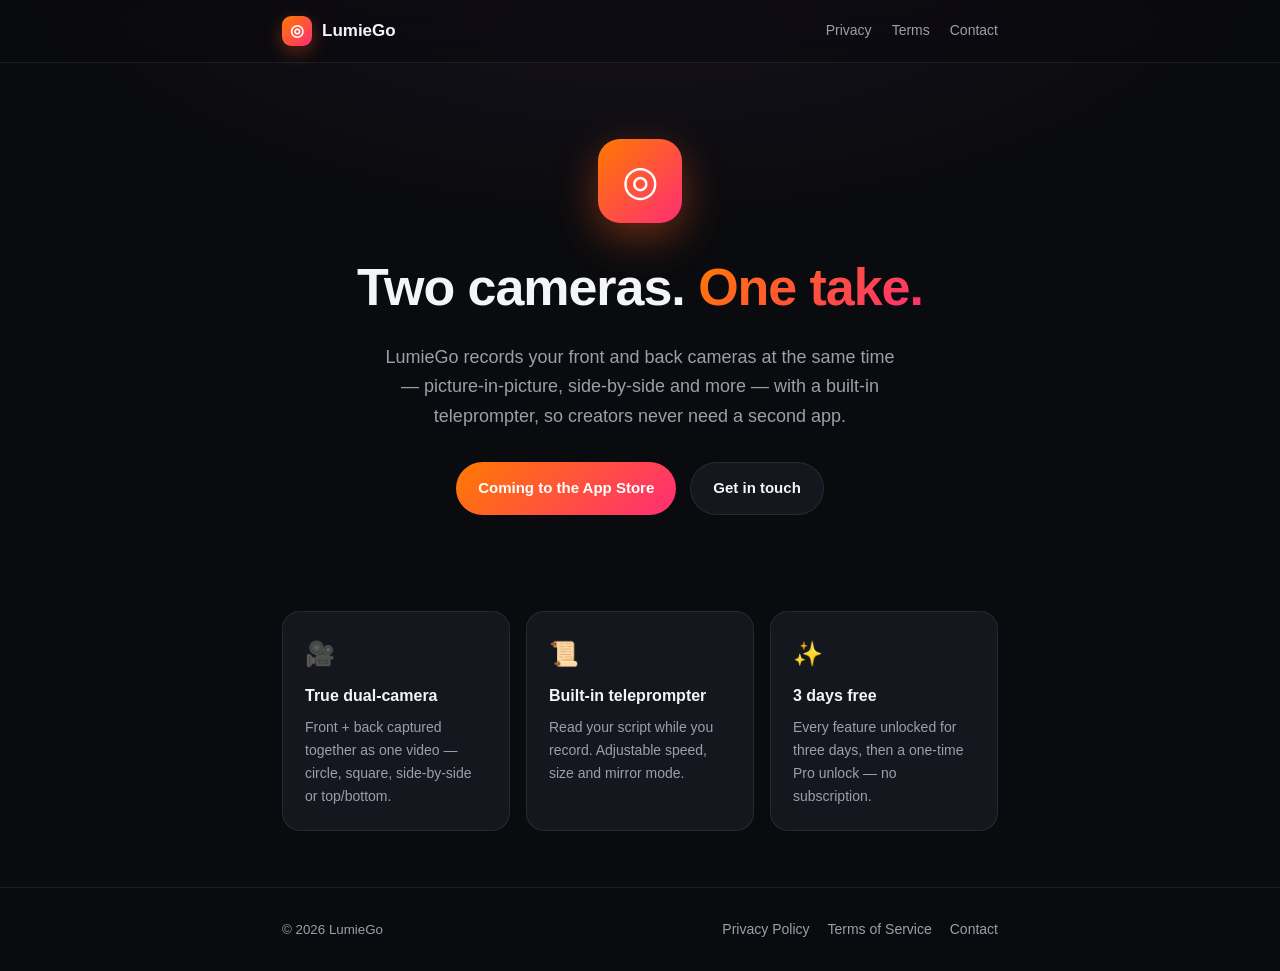
==== index.html @ e359f2d5 "LumieGo website: landing, privacy, terms, contact" ====
<!DOCTYPE html>
<html lang="en">
<head>
  <meta charset="UTF-8" />
  <meta name="viewport" content="width=device-width, initial-scale=1.0" />
  <title>LumieGo — Dual-Camera Recording for Creators</title>
  <meta name="description" content="LumieGo records front and back cameras at once — PiP, side-by-side and more — with a built-in teleprompter. Built for content creators." />
  <link rel="stylesheet" href="styles.css" />
</head>
<body>
  <nav class="nav">
    <div class="wrap">
      <div class="brand"><span class="logo">◎</span> LumieGo</div>
      <div class="nav-links">
        <a href="privacy.html">Privacy</a>
        <a href="terms.html">Terms</a>
        <a class="keep" href="contact.html">Contact</a>
      </div>
    </div>
  </nav>

  <header class="hero">
    <div class="wrap">
      <div class="logo-lg">◎</div>
      <h1>Two cameras. <span class="gradient-text">One take.</span></h1>
      <p>LumieGo records your front and back cameras at the same time — picture-in-picture, side-by-side and more — with a built-in teleprompter, so creators never need a second app.</p>
      <div class="cta">
        <a class="btn btn-primary" href="#">Coming to the App Store</a>
        <a class="btn btn-ghost" href="contact.html">Get in touch</a>
      </div>
    </div>
  </header>

  <main class="wrap">
    <section class="features">
      <div class="feature">
        <div class="ic">🎥</div>
        <h3>True dual-camera</h3>
        <p>Front + back captured together as one video — circle, square, side-by-side or top/bottom.</p>
      </div>
      <div class="feature">
        <div class="ic">📜</div>
        <h3>Built-in teleprompter</h3>
        <p>Read your script while you record. Adjustable speed, size and mirror mode.</p>
      </div>
      <div class="feature">
        <div class="ic">✨</div>
        <h3>3 days free</h3>
        <p>Every feature unlocked for three days, then a one-time Pro unlock — no subscription.</p>
      </div>
    </section>
  </main>

  <footer class="footer">
    <div class="wrap">
      <small>© 2026 LumieGo</small>
      <div class="links">
        <a href="privacy.html">Privacy Policy</a>
        <a href="terms.html">Terms of Service</a>
        <a href="contact.html">Contact</a>
      </div>
    </div>
  </footer>
</body>
</html>
---- styles.css ----
/* LumieGo — shared styles */
:root {
  --bg: #0a0b0e;
  --bg-soft: #12141a;
  --card: #15171f;
  --text: #f4f5f7;
  --muted: #9aa0ab;
  --line: rgba(255, 255, 255, 0.08);
  --brand-a: #ff7a00;
  --brand-b: #ff2d75;
  --radius: 18px;
  --maxw: 760px;
}

* { box-sizing: border-box; }

html { scroll-behavior: smooth; }

body {
  margin: 0;
  background: radial-gradient(1200px 600px at 50% -10%, #1a1320 0%, var(--bg) 55%) no-repeat;
  color: var(--text);
  font-family: -apple-system, BlinkMacSystemFont, "Segoe UI", Roboto, Helvetica, Arial, sans-serif;
  line-height: 1.65;
  -webkit-font-smoothing: antialiased;
}

a { color: var(--brand-a); text-decoration: none; }
a:hover { text-decoration: underline; }

.wrap { max-width: var(--maxw); margin: 0 auto; padding: 0 22px; }

/* Nav */
.nav {
  position: sticky; top: 0; z-index: 10;
  backdrop-filter: saturate(180%) blur(14px);
  background: rgba(10, 11, 14, 0.7);
  border-bottom: 1px solid var(--line);
}
.nav .wrap {
  display: flex; align-items: center; justify-content: space-between;
  height: 62px;
}
.brand { display: flex; align-items: center; gap: 10px; font-weight: 700; font-size: 17px; }
.logo {
  width: 30px; height: 30px; border-radius: 9px;
  background: linear-gradient(135deg, var(--brand-a), var(--brand-b));
  display: grid; place-items: center; color: #fff; font-size: 16px;
  box-shadow: 0 6px 18px rgba(255, 90, 30, 0.35);
}
.nav-links { display: flex; gap: 20px; font-size: 14px; }
.nav-links a { color: var(--muted); }
.nav-links a:hover { color: var(--text); text-decoration: none; }

/* Hero */
.hero { text-align: center; padding: 76px 0 40px; }
.hero .logo-lg {
  width: 84px; height: 84px; border-radius: 22px; margin: 0 auto 22px;
  background: linear-gradient(135deg, var(--brand-a), var(--brand-b));
  display: grid; place-items: center; color: #fff; font-size: 42px;
  box-shadow: 0 14px 40px rgba(255, 90, 30, 0.4);
}
.hero h1 { font-size: clamp(34px, 6vw, 52px); margin: 0 0 12px; letter-spacing: -0.02em; }
.hero p { color: var(--muted); font-size: 18px; max-width: 520px; margin: 0 auto; }

.gradient-text {
  background: linear-gradient(135deg, var(--brand-a), var(--brand-b));
  -webkit-background-clip: text; background-clip: text; color: transparent;
}

/* Buttons */
.cta { display: flex; gap: 14px; justify-content: center; flex-wrap: wrap; margin-top: 30px; }
.btn {
  display: inline-flex; align-items: center; gap: 8px;
  padding: 13px 22px; border-radius: 999px; font-weight: 600; font-size: 15px;
  border: 1px solid var(--line);
}
.btn-primary {
  background: linear-gradient(135deg, var(--brand-a), var(--brand-b));
  color: #fff; border: none;
}
.btn-primary:hover { text-decoration: none; opacity: 0.92; }
.btn-ghost { color: var(--text); background: var(--card); }
.btn-ghost:hover { text-decoration: none; border-color: rgba(255,255,255,0.2); }

/* Feature grid */
.features { display: grid; grid-template-columns: repeat(3, 1fr); gap: 16px; margin: 56px 0; }
.feature {
  background: var(--card); border: 1px solid var(--line); border-radius: var(--radius);
  padding: 22px; text-align: left;
}
.feature .ic { font-size: 24px; margin-bottom: 10px; }
.feature h3 { margin: 0 0 6px; font-size: 16px; }
.feature p { margin: 0; color: var(--muted); font-size: 14px; }

/* Legal / content pages */
.doc { padding: 44px 0 80px; }
.doc h1 { font-size: clamp(30px, 5vw, 40px); margin: 0 0 6px; letter-spacing: -0.02em; }
.doc .updated { color: var(--muted); font-size: 14px; margin: 0 0 30px; }
.doc h2 { font-size: 21px; margin: 38px 0 10px; }
.doc h3 { font-size: 16px; margin: 24px 0 8px; }
.doc p, .doc li { color: #d8dbe2; }
.doc ul { padding-left: 20px; }
.doc li { margin: 6px 0; }
.doc .card {
  background: var(--card); border: 1px solid var(--line); border-radius: var(--radius);
  padding: 22px 24px; margin: 22px 0;
}
.pill {
  display: inline-block; font-size: 12px; font-weight: 600; color: var(--brand-a);
  background: rgba(255, 122, 0, 0.12); border: 1px solid rgba(255,122,0,0.25);
  padding: 4px 12px; border-radius: 999px; margin-bottom: 18px;
}

/* Contact */
.contact-card { text-align: center; }
.email-btn {
  display: inline-flex; align-items: center; gap: 10px; font-size: 18px; font-weight: 600;
  margin-top: 8px;
}

/* Footer */
.footer { border-top: 1px solid var(--line); padding: 30px 0; margin-top: 40px; }
.footer .wrap { display: flex; align-items: center; justify-content: space-between; flex-wrap: wrap; gap: 12px; }
.footer .links { display: flex; gap: 18px; font-size: 14px; }
.footer .links a { color: var(--muted); }
.footer small { color: var(--muted); }

@media (max-width: 640px) {
  .features { grid-template-columns: 1fr; }
  .nav-links { gap: 14px; }
  .nav-links a:not(.keep) { display: none; }
}
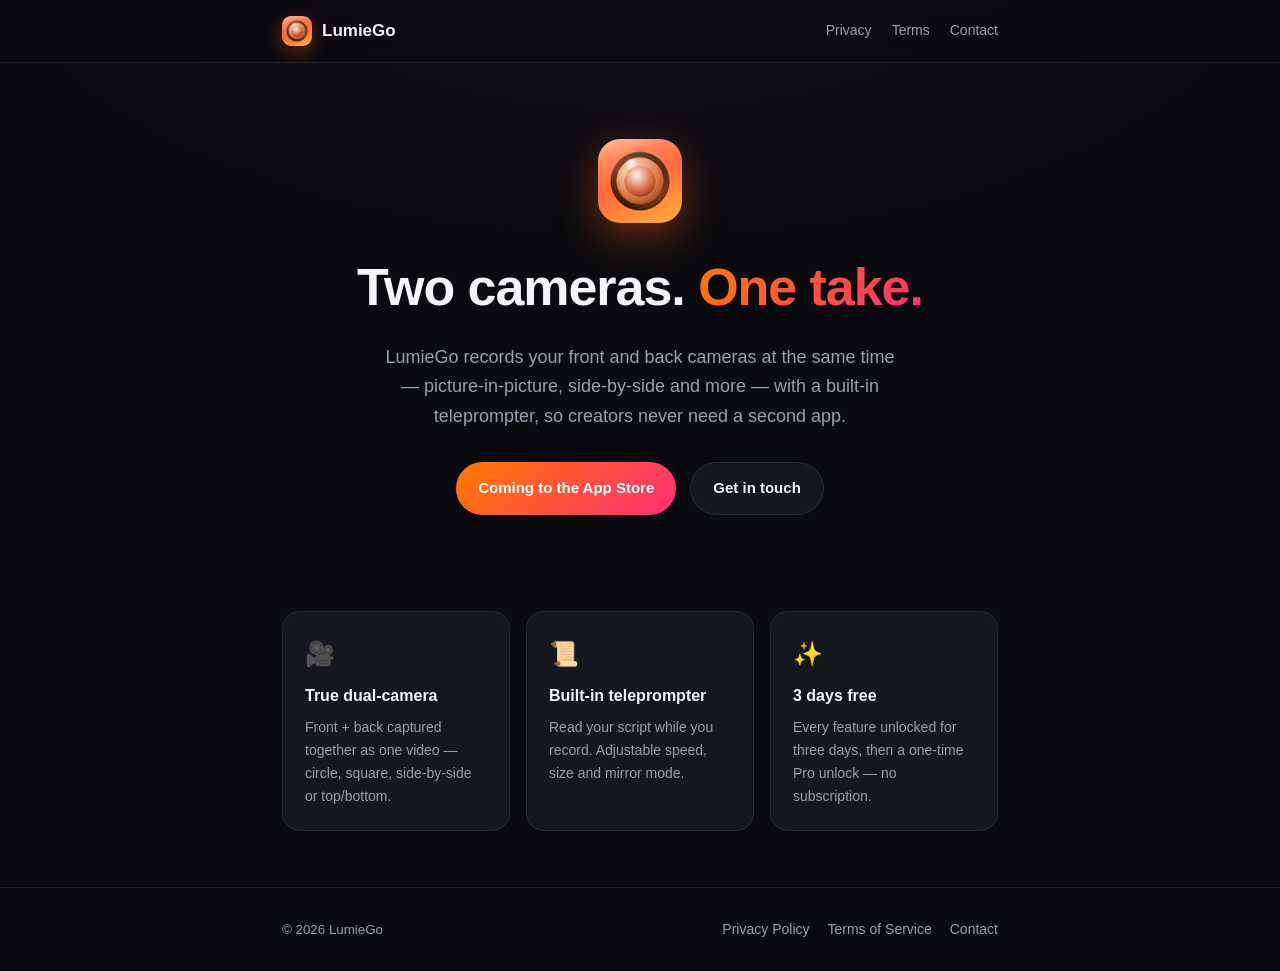
==== commit 5199306c: "Use LumieGo logo image across all pages" ====
--- a/index.html
+++ b/index.html
@@ -10,7 +10,7 @@
 <body>
   <nav class="nav">
     <div class="wrap">
-      <div class="brand"><span class="logo">◎</span> LumieGo</div>
+      <div class="brand"><img class="logo" src="logo.png" alt="LumieGo" /> LumieGo</div>
       <div class="nav-links">
         <a href="privacy.html">Privacy</a>
         <a href="terms.html">Terms</a>
@@ -21,7 +21,7 @@
 
   <header class="hero">
     <div class="wrap">
-      <div class="logo-lg">◎</div>
+      <img class="logo-lg" src="logo.png" alt="LumieGo" />
       <h1>Two cameras. <span class="gradient-text">One take.</span></h1>
       <p>LumieGo records your front and back cameras at the same time — picture-in-picture, side-by-side and more — with a built-in teleprompter, so creators never need a second app.</p>
       <div class="cta">
--- a/styles.css
+++ b/styles.css
@@ -131,3 +131,7 @@
   .nav-links { gap: 14px; }
   .nav-links a:not(.keep) { display: none; }
 }
+
+/* Image logos (replacing the text mark) */
+img.logo { object-fit: cover; display: block; }
+img.logo-lg { object-fit: cover; display: block; }
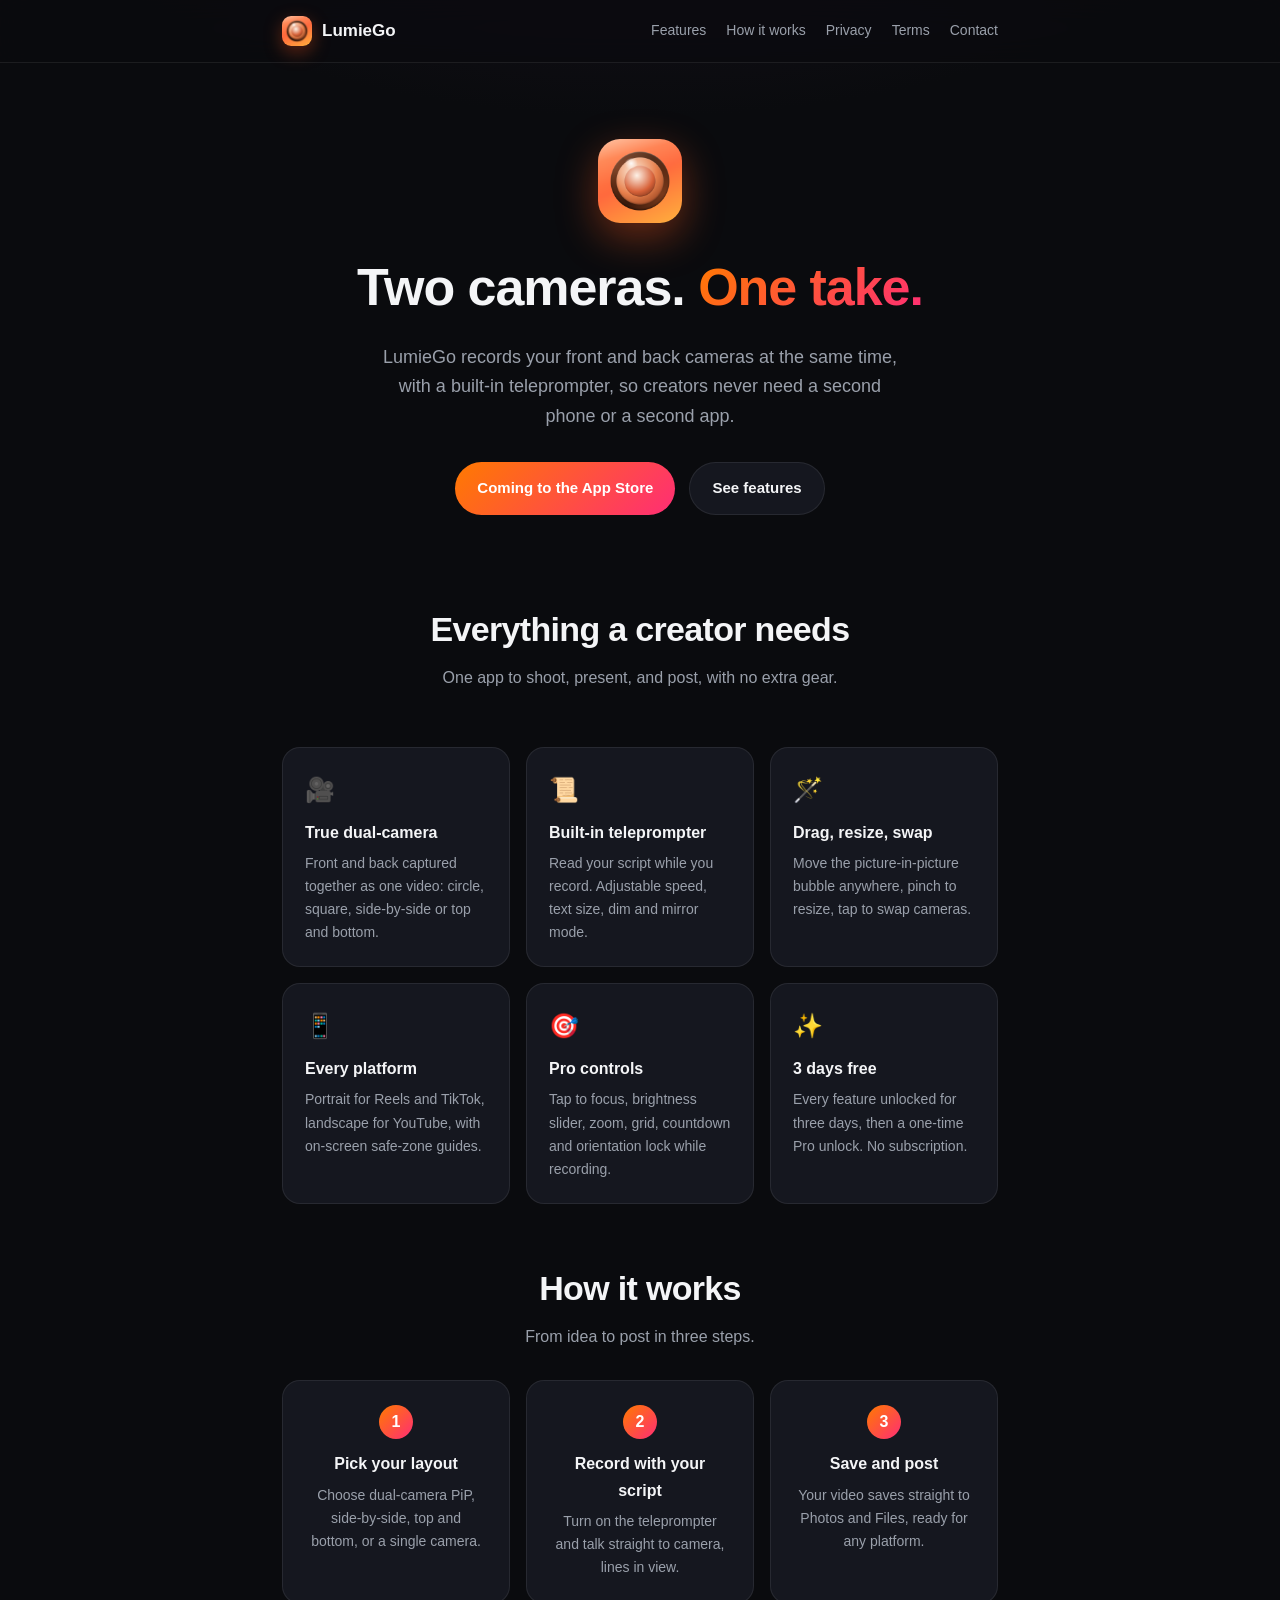
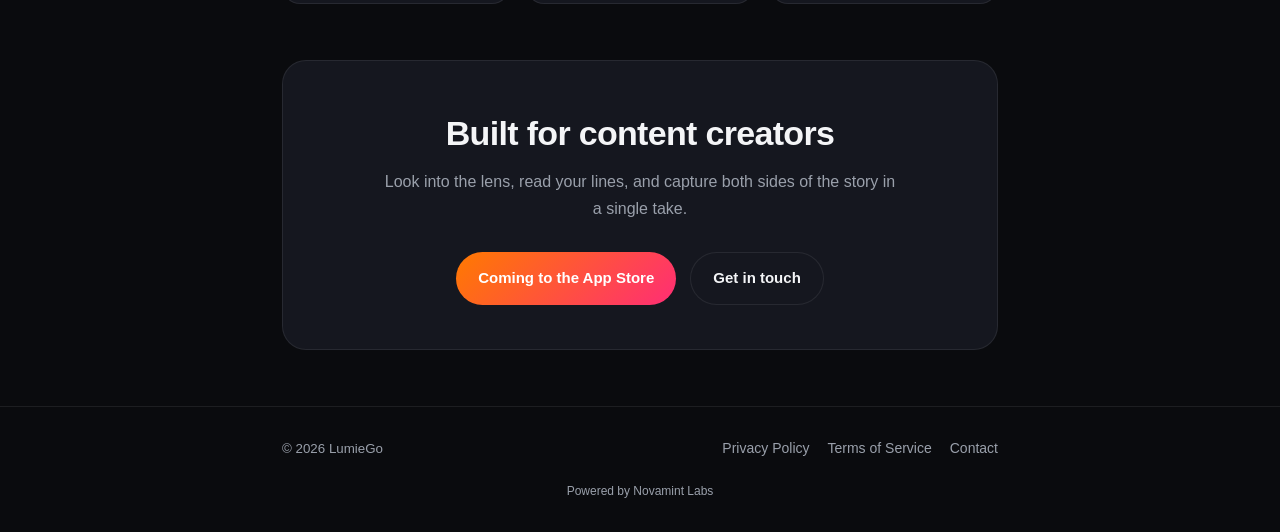
==== commit f4aded13: "New home page, remove em dashes, add Powered by Novamint Labs" ====
--- a/index.html
+++ b/index.html
@@ -3,8 +3,8 @@
 <head>
   <meta charset="UTF-8" />
   <meta name="viewport" content="width=device-width, initial-scale=1.0" />
-  <title>LumieGo — Dual-Camera Recording for Creators</title>
-  <meta name="description" content="LumieGo records front and back cameras at once — PiP, side-by-side and more — with a built-in teleprompter. Built for content creators." />
+  <title>LumieGo - Dual-Camera Recording for Creators</title>
+  <meta name="description" content="LumieGo records your front and back cameras at once with PiP, side-by-side and a built-in teleprompter. Built for content creators." />
   <link rel="stylesheet" href="styles.css" />
 </head>
 <body>
@@ -12,6 +12,8 @@
     <div class="wrap">
       <div class="brand"><img class="logo" src="logo.png" alt="LumieGo" /> LumieGo</div>
       <div class="nav-links">
+        <a href="#features">Features</a>
+        <a href="#how">How it works</a>
         <a href="privacy.html">Privacy</a>
         <a href="terms.html">Terms</a>
         <a class="keep" href="contact.html">Contact</a>
@@ -19,34 +21,84 @@
     </div>
   </nav>
 
+  <!-- Hero -->
   <header class="hero">
     <div class="wrap">
       <img class="logo-lg" src="logo.png" alt="LumieGo" />
       <h1>Two cameras. <span class="gradient-text">One take.</span></h1>
-      <p>LumieGo records your front and back cameras at the same time — picture-in-picture, side-by-side and more — with a built-in teleprompter, so creators never need a second app.</p>
+      <p>LumieGo records your front and back cameras at the same time, with a built-in teleprompter, so creators never need a second phone or a second app.</p>
       <div class="cta">
         <a class="btn btn-primary" href="#">Coming to the App Store</a>
-        <a class="btn btn-ghost" href="contact.html">Get in touch</a>
+        <a class="btn btn-ghost" href="#features">See features</a>
       </div>
     </div>
   </header>
 
   <main class="wrap">
+    <!-- Features -->
+    <h2 class="section-title" id="features">Everything a creator needs</h2>
+    <p class="section-sub">One app to shoot, present, and post, with no extra gear.</p>
     <section class="features">
       <div class="feature">
         <div class="ic">🎥</div>
         <h3>True dual-camera</h3>
-        <p>Front + back captured together as one video — circle, square, side-by-side or top/bottom.</p>
+        <p>Front and back captured together as one video: circle, square, side-by-side or top and bottom.</p>
       </div>
       <div class="feature">
         <div class="ic">📜</div>
         <h3>Built-in teleprompter</h3>
-        <p>Read your script while you record. Adjustable speed, size and mirror mode.</p>
+        <p>Read your script while you record. Adjustable speed, text size, dim and mirror mode.</p>
+      </div>
+      <div class="feature">
+        <div class="ic">🪄</div>
+        <h3>Drag, resize, swap</h3>
+        <p>Move the picture-in-picture bubble anywhere, pinch to resize, tap to swap cameras.</p>
+      </div>
+      <div class="feature">
+        <div class="ic">📱</div>
+        <h3>Every platform</h3>
+        <p>Portrait for Reels and TikTok, landscape for YouTube, with on-screen safe-zone guides.</p>
+      </div>
+      <div class="feature">
+        <div class="ic">🎯</div>
+        <h3>Pro controls</h3>
+        <p>Tap to focus, brightness slider, zoom, grid, countdown and orientation lock while recording.</p>
       </div>
       <div class="feature">
         <div class="ic">✨</div>
         <h3>3 days free</h3>
-        <p>Every feature unlocked for three days, then a one-time Pro unlock — no subscription.</p>
+        <p>Every feature unlocked for three days, then a one-time Pro unlock. No subscription.</p>
+      </div>
+    </section>
+
+    <!-- How it works -->
+    <h2 class="section-title" id="how">How it works</h2>
+    <p class="section-sub">From idea to post in three steps.</p>
+    <section class="steps">
+      <div class="step">
+        <div class="num">1</div>
+        <h3>Pick your layout</h3>
+        <p>Choose dual-camera PiP, side-by-side, top and bottom, or a single camera.</p>
+      </div>
+      <div class="step">
+        <div class="num">2</div>
+        <h3>Record with your script</h3>
+        <p>Turn on the teleprompter and talk straight to camera, lines in view.</p>
+      </div>
+      <div class="step">
+        <div class="num">3</div>
+        <h3>Save and post</h3>
+        <p>Your video saves straight to Photos and Files, ready for any platform.</p>
+      </div>
+    </section>
+
+    <!-- CTA band -->
+    <section class="band">
+      <h2 class="section-title" style="margin-top:0;">Built for content creators</h2>
+      <p class="section-sub">Look into the lens, read your lines, and capture both sides of the story in a single take.</p>
+      <div class="cta">
+        <a class="btn btn-primary" href="#">Coming to the App Store</a>
+        <a class="btn btn-ghost" href="contact.html">Get in touch</a>
       </div>
     </section>
   </main>
@@ -59,6 +111,7 @@
         <a href="terms.html">Terms of Service</a>
         <a href="contact.html">Contact</a>
       </div>
+      <div class="powered">Powered by Novamint Labs</div>
     </div>
   </footer>
 </body>
--- a/styles.css
+++ b/styles.css
@@ -135,3 +135,16 @@
 /* Image logos (replacing the text mark) */
 img.logo { object-fit: cover; display: block; }
 img.logo-lg { object-fit: cover; display: block; }
+
+/* Home page sections */
+.section-title { text-align: center; font-size: clamp(26px, 4vw, 34px); margin: 46px 0 8px; letter-spacing: -0.02em; }
+.section-sub { text-align: center; color: var(--muted); margin: 0 auto 14px; max-width: 520px; }
+.steps { display: grid; grid-template-columns: repeat(3, 1fr); gap: 16px; margin: 30px 0; }
+.step { background: var(--card); border: 1px solid var(--line); border-radius: var(--radius); padding: 24px; text-align: center; }
+.step .num { width: 34px; height: 34px; border-radius: 50%; margin: 0 auto 12px; color: #fff; font-weight: 700;
+  background: linear-gradient(135deg, var(--brand-a), var(--brand-b)); display: grid; place-items: center; }
+.step h3 { margin: 0 0 6px; font-size: 16px; }
+.step p { margin: 0; color: var(--muted); font-size: 14px; }
+.band { text-align: center; background: var(--card); border: 1px solid var(--line); border-radius: 24px; padding: 44px 24px; margin: 56px 0; }
+.footer .powered { color: var(--muted); font-size: 12px; width: 100%; text-align: center; margin-top: 10px; }
+@media (max-width: 640px) { .steps { grid-template-columns: 1fr; } }
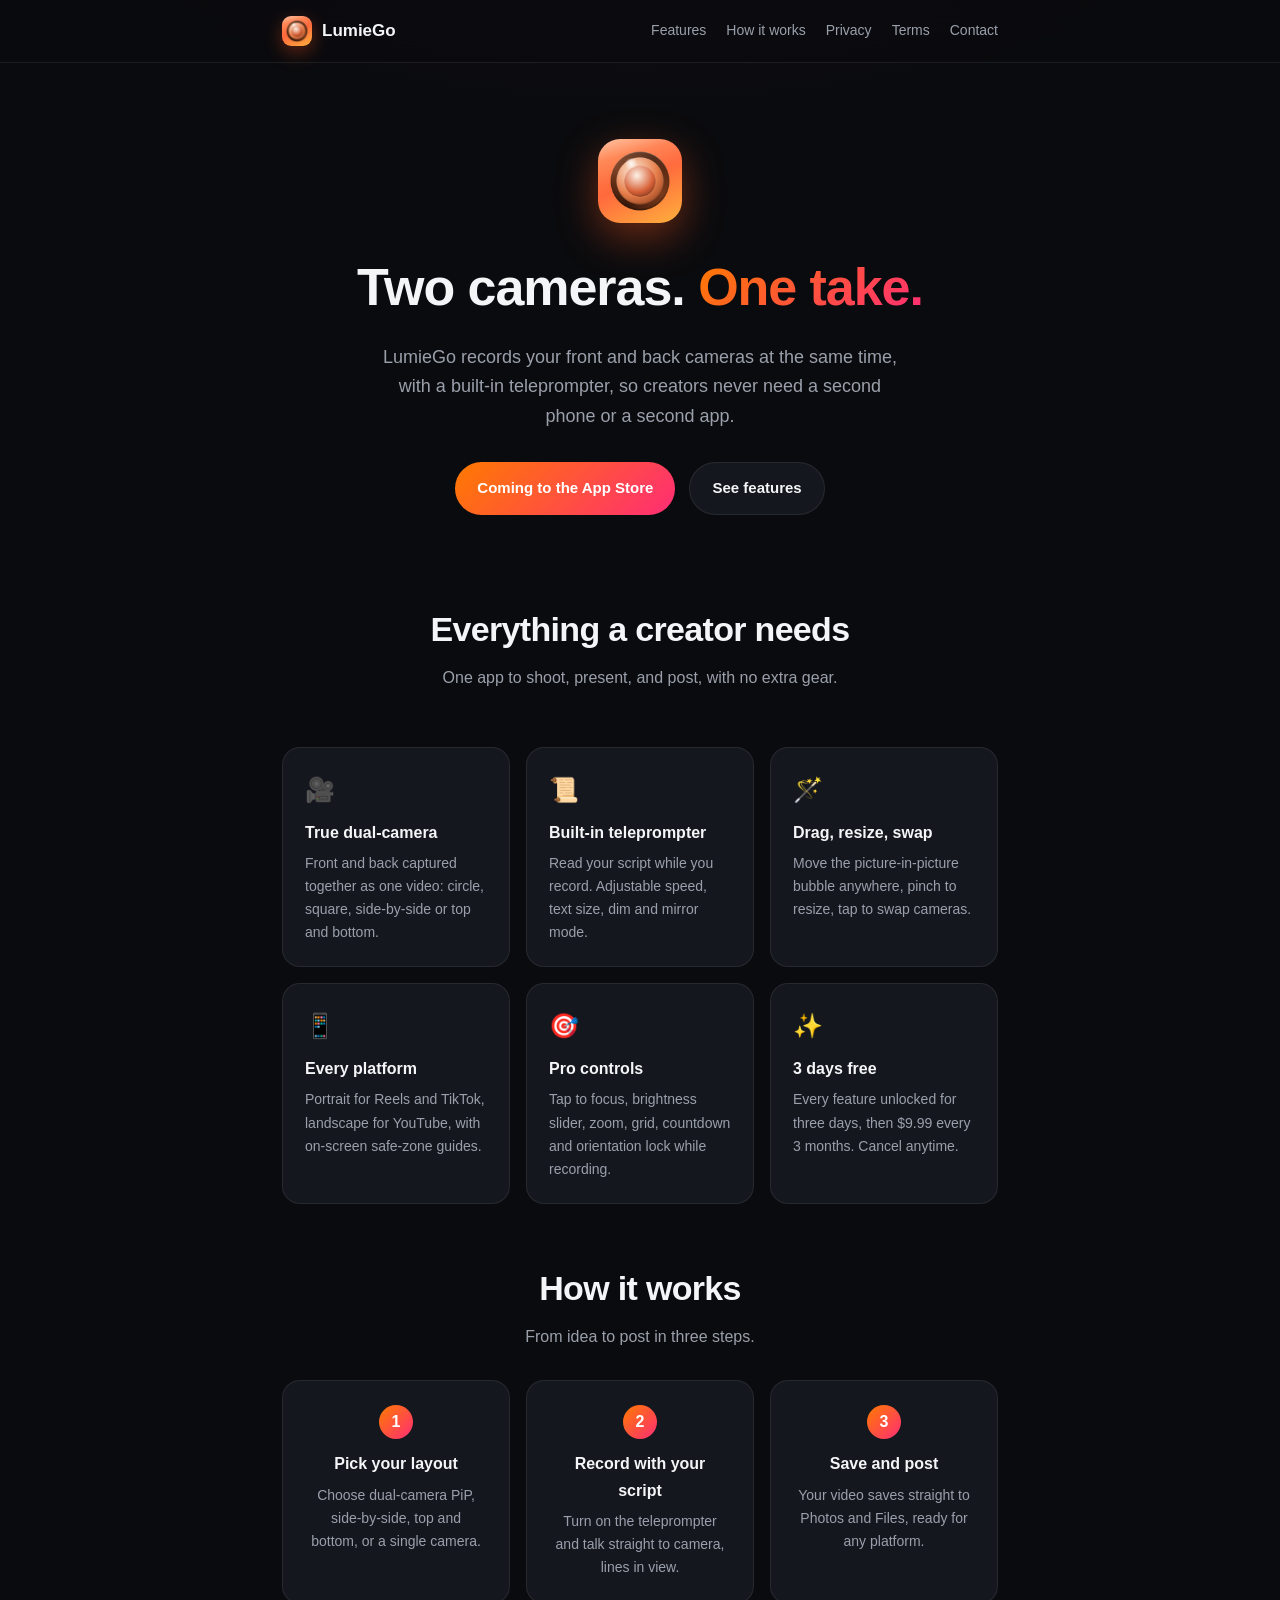
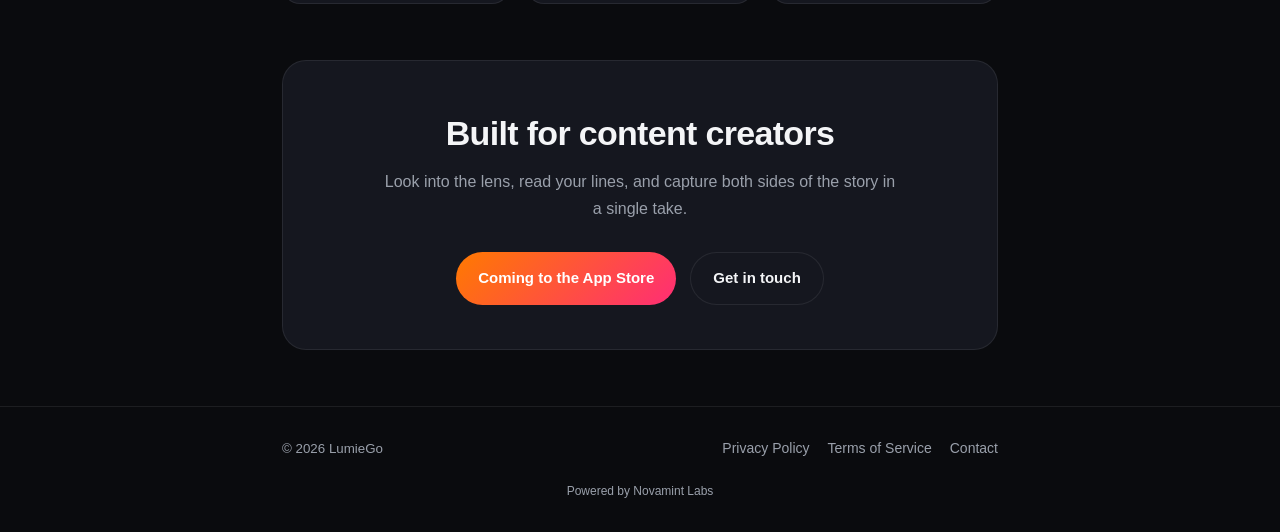
==== commit ce472879: "Update pricing copy to 3-month subscription" ====
--- a/index.html
+++ b/index.html
@@ -67,7 +67,7 @@
       <div class="feature">
         <div class="ic">✨</div>
         <h3>3 days free</h3>
-        <p>Every feature unlocked for three days, then a one-time Pro unlock. No subscription.</p>
+        <p>Every feature unlocked for three days, then $9.99 every 3 months. Cancel anytime.</p>
       </div>
     </section>
 
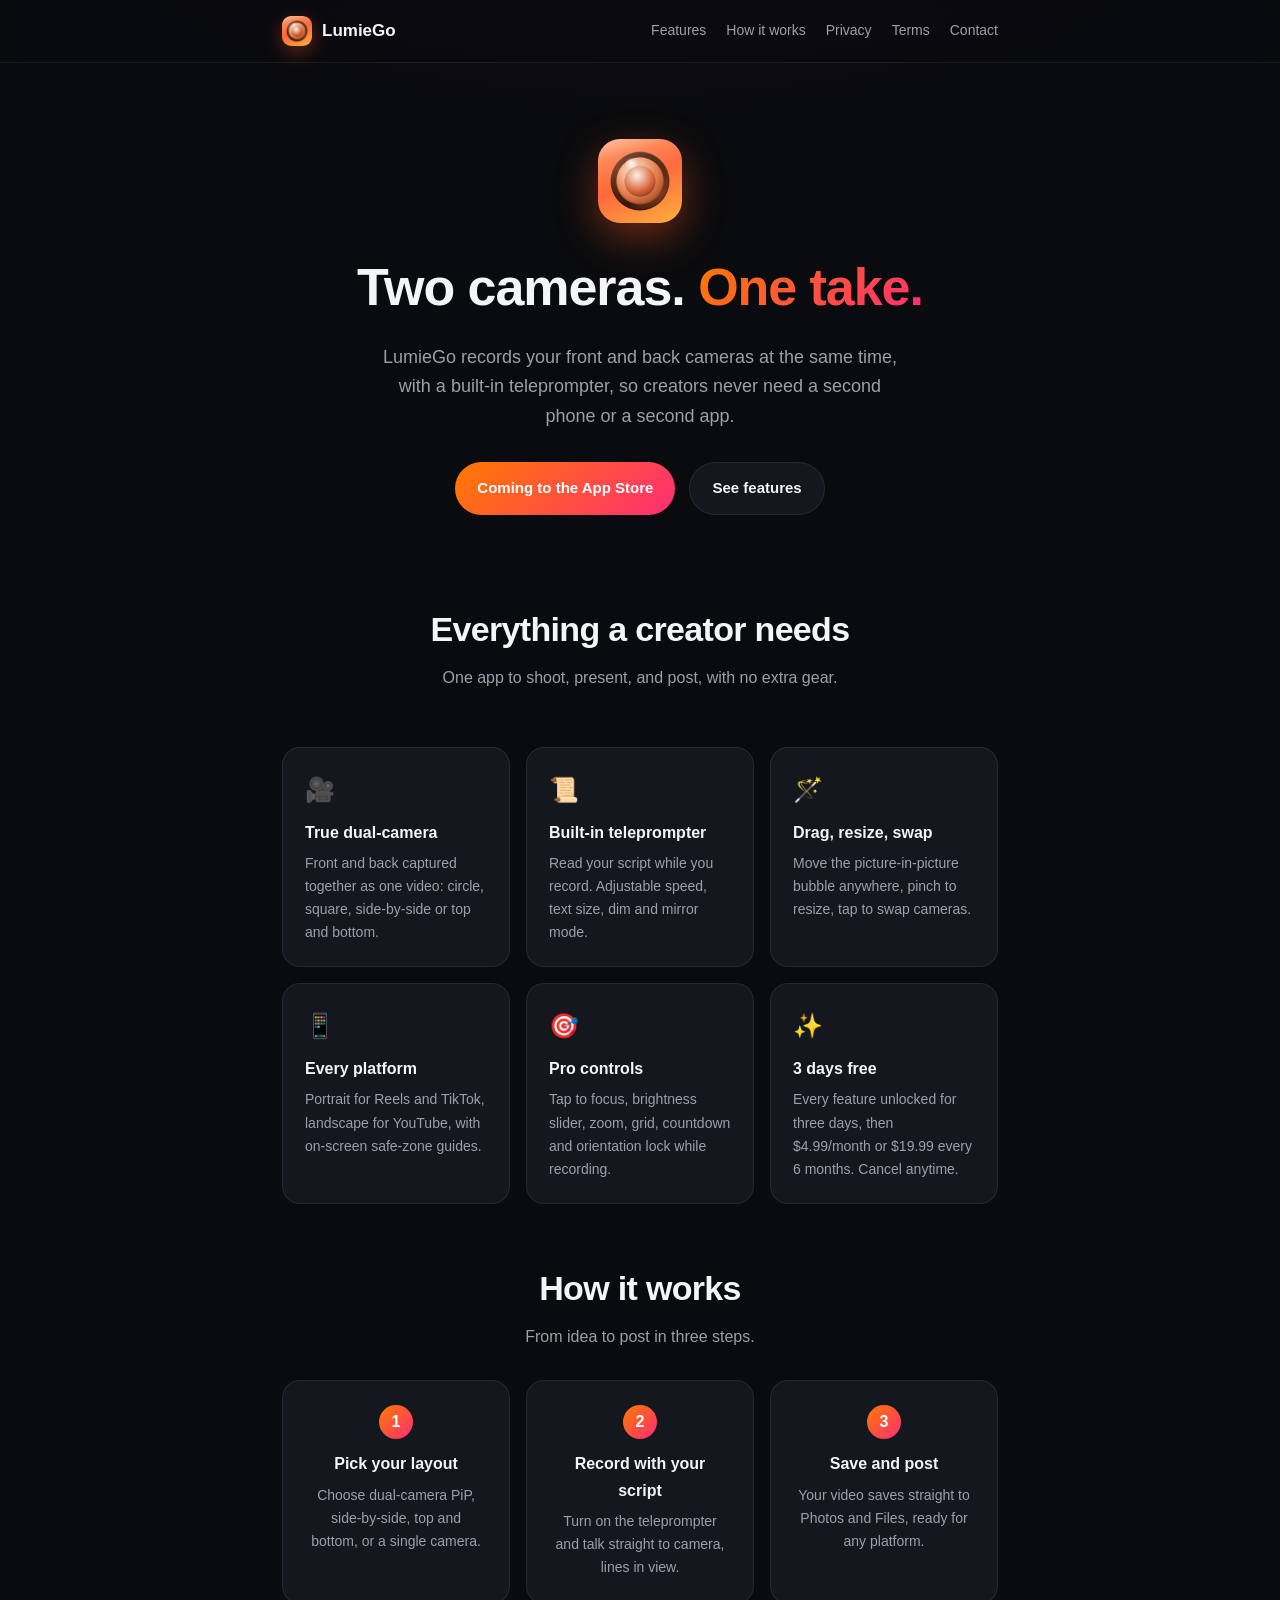
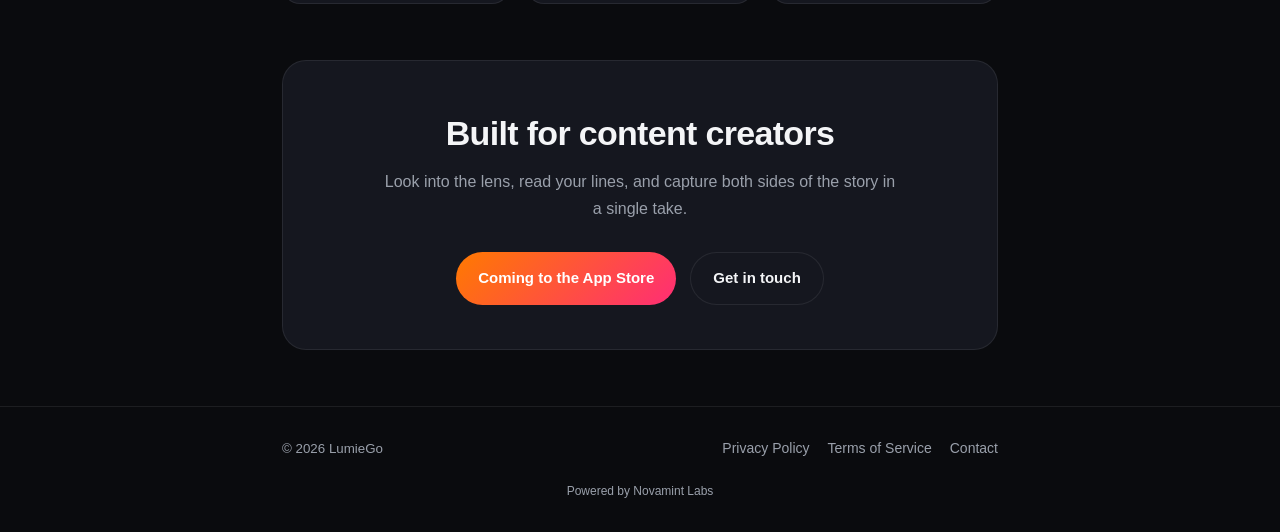
==== commit bde7830f: "Two-tier pricing: monthly and 6-month" ====
--- a/index.html
+++ b/index.html
@@ -67,7 +67,7 @@
       <div class="feature">
         <div class="ic">✨</div>
         <h3>3 days free</h3>
-        <p>Every feature unlocked for three days, then $9.99 every 3 months. Cancel anytime.</p>
+        <p>Every feature unlocked for three days, then $4.99/month or $19.99 every 6 months. Cancel anytime.</p>
       </div>
     </section>
 
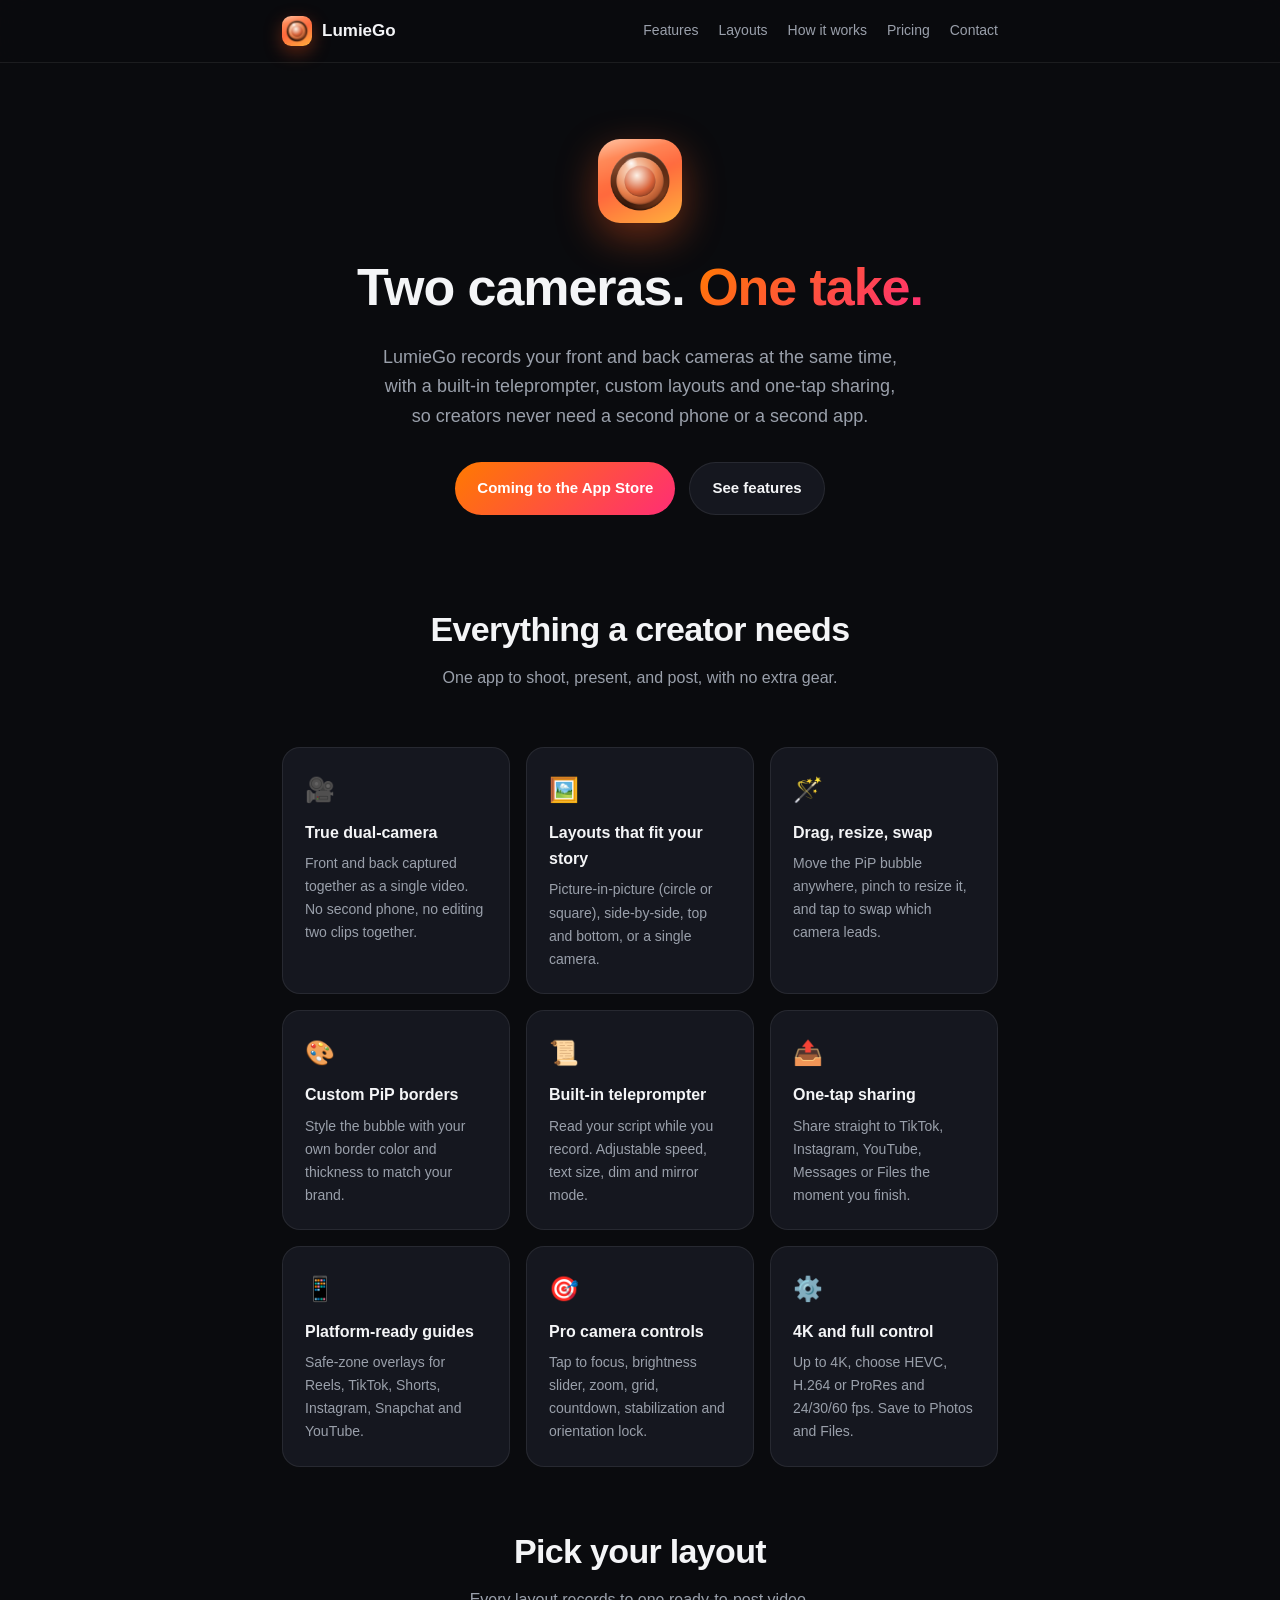
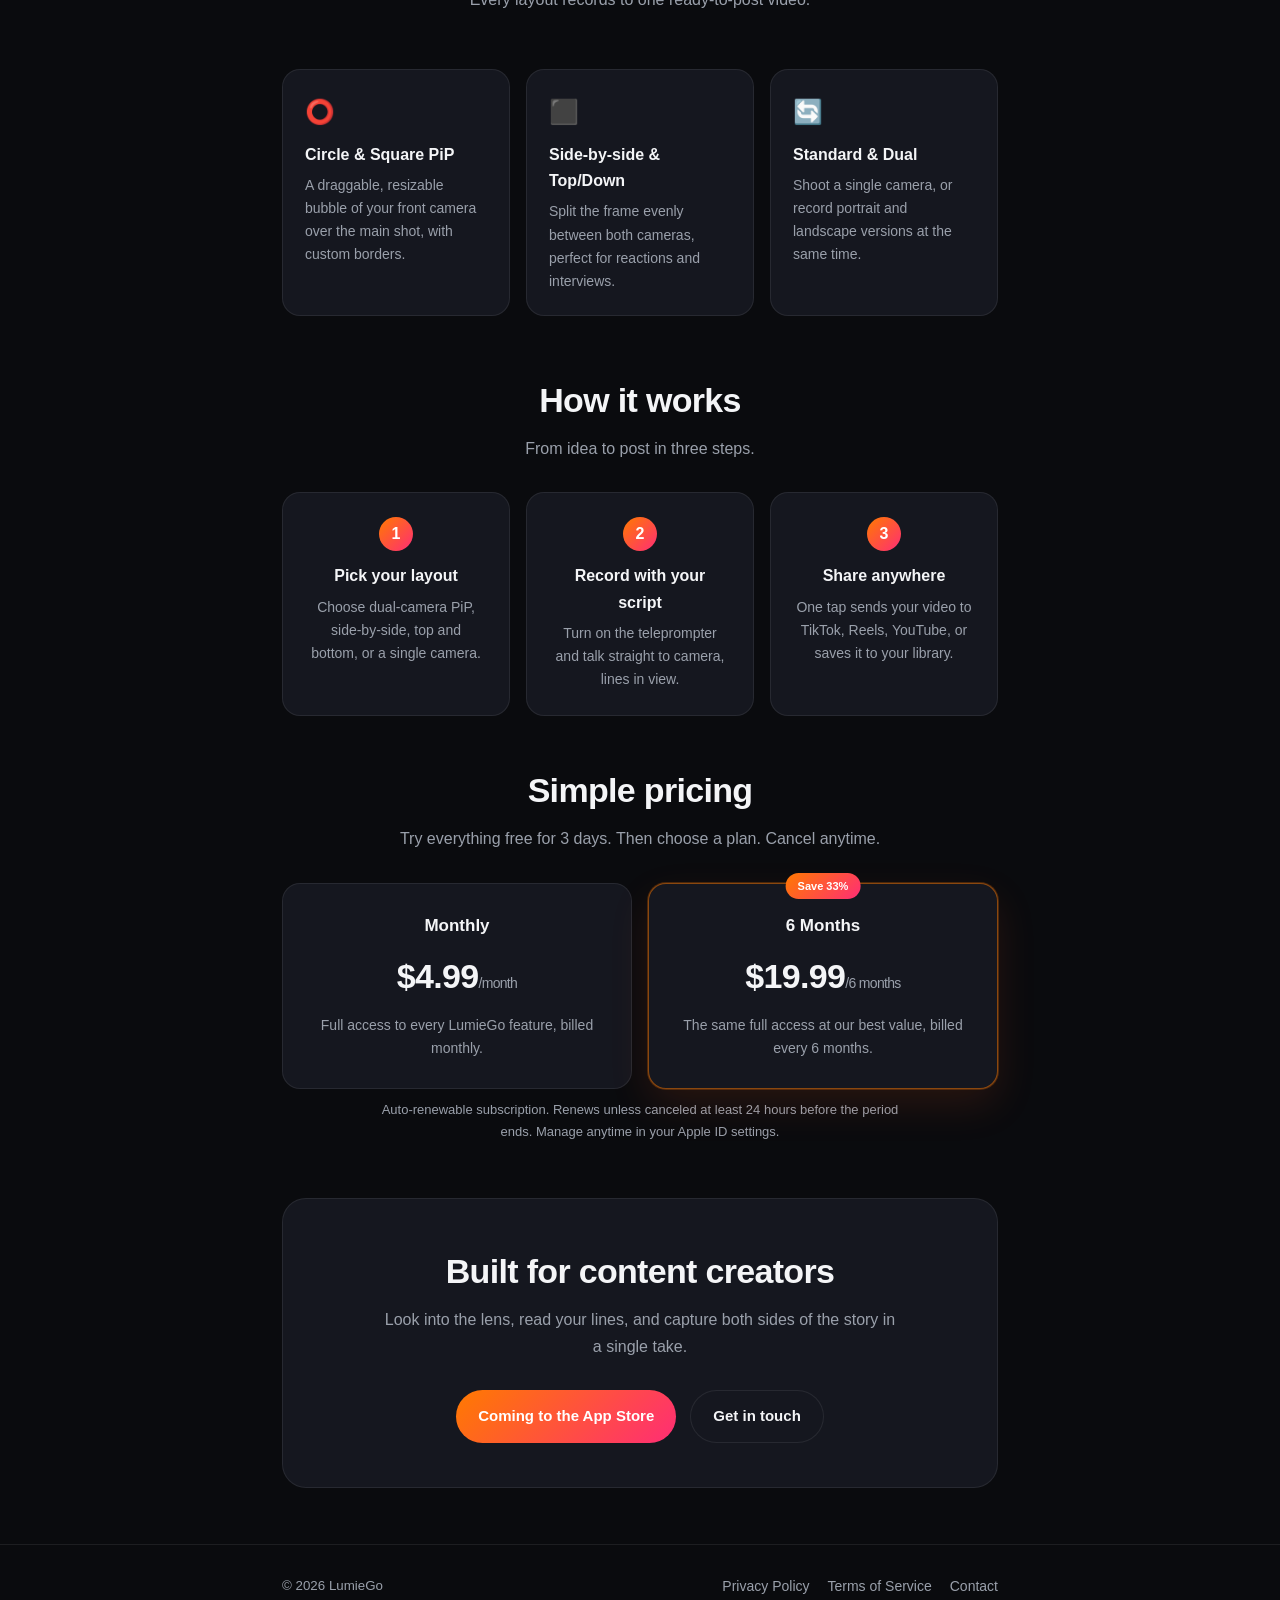
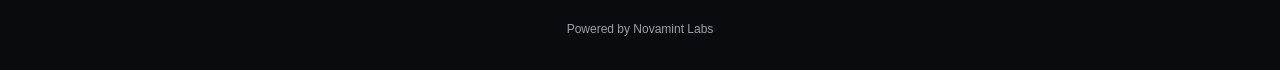
==== commit 9c7db56b: "Expand home page: all features, layouts, pricing tiers" ====
--- a/index.html
+++ b/index.html
@@ -4,7 +4,7 @@
   <meta charset="UTF-8" />
   <meta name="viewport" content="width=device-width, initial-scale=1.0" />
   <title>LumieGo - Dual-Camera Recording for Creators</title>
-  <meta name="description" content="LumieGo records your front and back cameras at once with PiP, side-by-side and a built-in teleprompter. Built for content creators." />
+  <meta name="description" content="LumieGo records your front and back cameras at once with PiP, side-by-side, custom borders, one-tap sharing and a built-in teleprompter. Built for content creators." />
   <link rel="stylesheet" href="styles.css" />
 </head>
 <body>
@@ -13,9 +13,9 @@
       <div class="brand"><img class="logo" src="logo.png" alt="LumieGo" /> LumieGo</div>
       <div class="nav-links">
         <a href="#features">Features</a>
+        <a href="#layouts">Layouts</a>
         <a href="#how">How it works</a>
-        <a href="privacy.html">Privacy</a>
-        <a href="terms.html">Terms</a>
+        <a href="#pricing">Pricing</a>
         <a class="keep" href="contact.html">Contact</a>
       </div>
     </div>
@@ -26,7 +26,7 @@
     <div class="wrap">
       <img class="logo-lg" src="logo.png" alt="LumieGo" />
       <h1>Two cameras. <span class="gradient-text">One take.</span></h1>
-      <p>LumieGo records your front and back cameras at the same time, with a built-in teleprompter, so creators never need a second phone or a second app.</p>
+      <p>LumieGo records your front and back cameras at the same time, with a built-in teleprompter, custom layouts and one-tap sharing, so creators never need a second phone or a second app.</p>
       <div class="cta">
         <a class="btn btn-primary" href="#">Coming to the App Store</a>
         <a class="btn btn-ghost" href="#features">See features</a>
@@ -42,7 +42,22 @@
       <div class="feature">
         <div class="ic">🎥</div>
         <h3>True dual-camera</h3>
-        <p>Front and back captured together as one video: circle, square, side-by-side or top and bottom.</p>
+        <p>Front and back captured together as a single video. No second phone, no editing two clips together.</p>
+      </div>
+      <div class="feature">
+        <div class="ic">🖼️</div>
+        <h3>Layouts that fit your story</h3>
+        <p>Picture-in-picture (circle or square), side-by-side, top and bottom, or a single camera.</p>
+      </div>
+      <div class="feature">
+        <div class="ic">🪄</div>
+        <h3>Drag, resize, swap</h3>
+        <p>Move the PiP bubble anywhere, pinch to resize it, and tap to swap which camera leads.</p>
+      </div>
+      <div class="feature">
+        <div class="ic">🎨</div>
+        <h3>Custom PiP borders</h3>
+        <p>Style the bubble with your own border color and thickness to match your brand.</p>
       </div>
       <div class="feature">
         <div class="ic">📜</div>
@@ -50,24 +65,45 @@
         <p>Read your script while you record. Adjustable speed, text size, dim and mirror mode.</p>
       </div>
       <div class="feature">
-        <div class="ic">🪄</div>
-        <h3>Drag, resize, swap</h3>
-        <p>Move the picture-in-picture bubble anywhere, pinch to resize, tap to swap cameras.</p>
+        <div class="ic">📤</div>
+        <h3>One-tap sharing</h3>
+        <p>Share straight to TikTok, Instagram, YouTube, Messages or Files the moment you finish.</p>
       </div>
       <div class="feature">
         <div class="ic">📱</div>
-        <h3>Every platform</h3>
-        <p>Portrait for Reels and TikTok, landscape for YouTube, with on-screen safe-zone guides.</p>
+        <h3>Platform-ready guides</h3>
+        <p>Safe-zone overlays for Reels, TikTok, Shorts, Instagram, Snapchat and YouTube.</p>
       </div>
       <div class="feature">
         <div class="ic">🎯</div>
-        <h3>Pro controls</h3>
-        <p>Tap to focus, brightness slider, zoom, grid, countdown and orientation lock while recording.</p>
+        <h3>Pro camera controls</h3>
+        <p>Tap to focus, brightness slider, zoom, grid, countdown, stabilization and orientation lock.</p>
       </div>
       <div class="feature">
-        <div class="ic">✨</div>
-        <h3>3 days free</h3>
-        <p>Every feature unlocked for three days, then $4.99/month or $19.99 every 6 months. Cancel anytime.</p>
+        <div class="ic">⚙️</div>
+        <h3>4K and full control</h3>
+        <p>Up to 4K, choose HEVC, H.264 or ProRes and 24/30/60 fps. Save to Photos and Files.</p>
+      </div>
+    </section>
+
+    <!-- Layouts -->
+    <h2 class="section-title" id="layouts">Pick your layout</h2>
+    <p class="section-sub">Every layout records to one ready-to-post video.</p>
+    <section class="features">
+      <div class="feature">
+        <div class="ic">⭕</div>
+        <h3>Circle &amp; Square PiP</h3>
+        <p>A draggable, resizable bubble of your front camera over the main shot, with custom borders.</p>
+      </div>
+      <div class="feature">
+        <div class="ic">⬛</div>
+        <h3>Side-by-side &amp; Top/Down</h3>
+        <p>Split the frame evenly between both cameras, perfect for reactions and interviews.</p>
+      </div>
+      <div class="feature">
+        <div class="ic">🔄</div>
+        <h3>Standard &amp; Dual</h3>
+        <p>Shoot a single camera, or record portrait and landscape versions at the same time.</p>
       </div>
     </section>
 
@@ -87,10 +123,28 @@
       </div>
       <div class="step">
         <div class="num">3</div>
-        <h3>Save and post</h3>
-        <p>Your video saves straight to Photos and Files, ready for any platform.</p>
+        <h3>Share anywhere</h3>
+        <p>One tap sends your video to TikTok, Reels, YouTube, or saves it to your library.</p>
       </div>
     </section>
+
+    <!-- Pricing -->
+    <h2 class="section-title" id="pricing">Simple pricing</h2>
+    <p class="section-sub">Try everything free for 3 days. Then choose a plan. Cancel anytime.</p>
+    <section class="pricing">
+      <div class="price-card">
+        <h3>Monthly</h3>
+        <div class="price">$4.99<span>/month</span></div>
+        <p>Full access to every LumieGo feature, billed monthly.</p>
+      </div>
+      <div class="price-card featured">
+        <div class="tag">Save 33%</div>
+        <h3>6 Months</h3>
+        <div class="price">$19.99<span>/6 months</span></div>
+        <p>The same full access at our best value, billed every 6 months.</p>
+      </div>
+    </section>
+    <p class="section-sub" style="font-size:13px;">Auto-renewable subscription. Renews unless canceled at least 24 hours before the period ends. Manage anytime in your Apple ID settings.</p>
 
     <!-- CTA band -->
     <section class="band">
--- a/styles.css
+++ b/styles.css
@@ -1,4 +1,4 @@
-/* LumieGo — shared styles */
+/* LumieGo - shared styles */
 :root {
   --bg: #0a0b0e;
   --bg-soft: #12141a;
@@ -148,3 +148,16 @@
 .band { text-align: center; background: var(--card); border: 1px solid var(--line); border-radius: 24px; padding: 44px 24px; margin: 56px 0; }
 .footer .powered { color: var(--muted); font-size: 12px; width: 100%; text-align: center; margin-top: 10px; }
 @media (max-width: 640px) { .steps { grid-template-columns: 1fr; } }
+
+/* Pricing */
+.pricing { display: grid; grid-template-columns: repeat(2, 1fr); gap: 16px; margin: 30px 0 10px; }
+.price-card { position: relative; background: var(--card); border: 1px solid var(--line); border-radius: var(--radius); padding: 28px 24px; text-align: center; }
+.price-card.featured { border-color: rgba(255,122,0,0.5); box-shadow: 0 0 0 1px rgba(255,122,0,0.25), 0 16px 40px rgba(255,90,30,0.12); }
+.price-card h3 { margin: 0 0 8px; font-size: 17px; }
+.price-card .price { font-size: 34px; font-weight: 800; letter-spacing: -0.02em; }
+.price-card .price span { font-size: 14px; font-weight: 500; color: var(--muted); }
+.price-card p { color: var(--muted); font-size: 14px; margin: 10px 0 0; }
+.price-card .tag { position: absolute; top: -11px; left: 50%; transform: translateX(-50%);
+  background: linear-gradient(135deg, var(--brand-a), var(--brand-b)); color: #fff;
+  font-size: 11px; font-weight: 700; padding: 4px 12px; border-radius: 999px; }
+@media (max-width: 640px) { .pricing { grid-template-columns: 1fr; } }
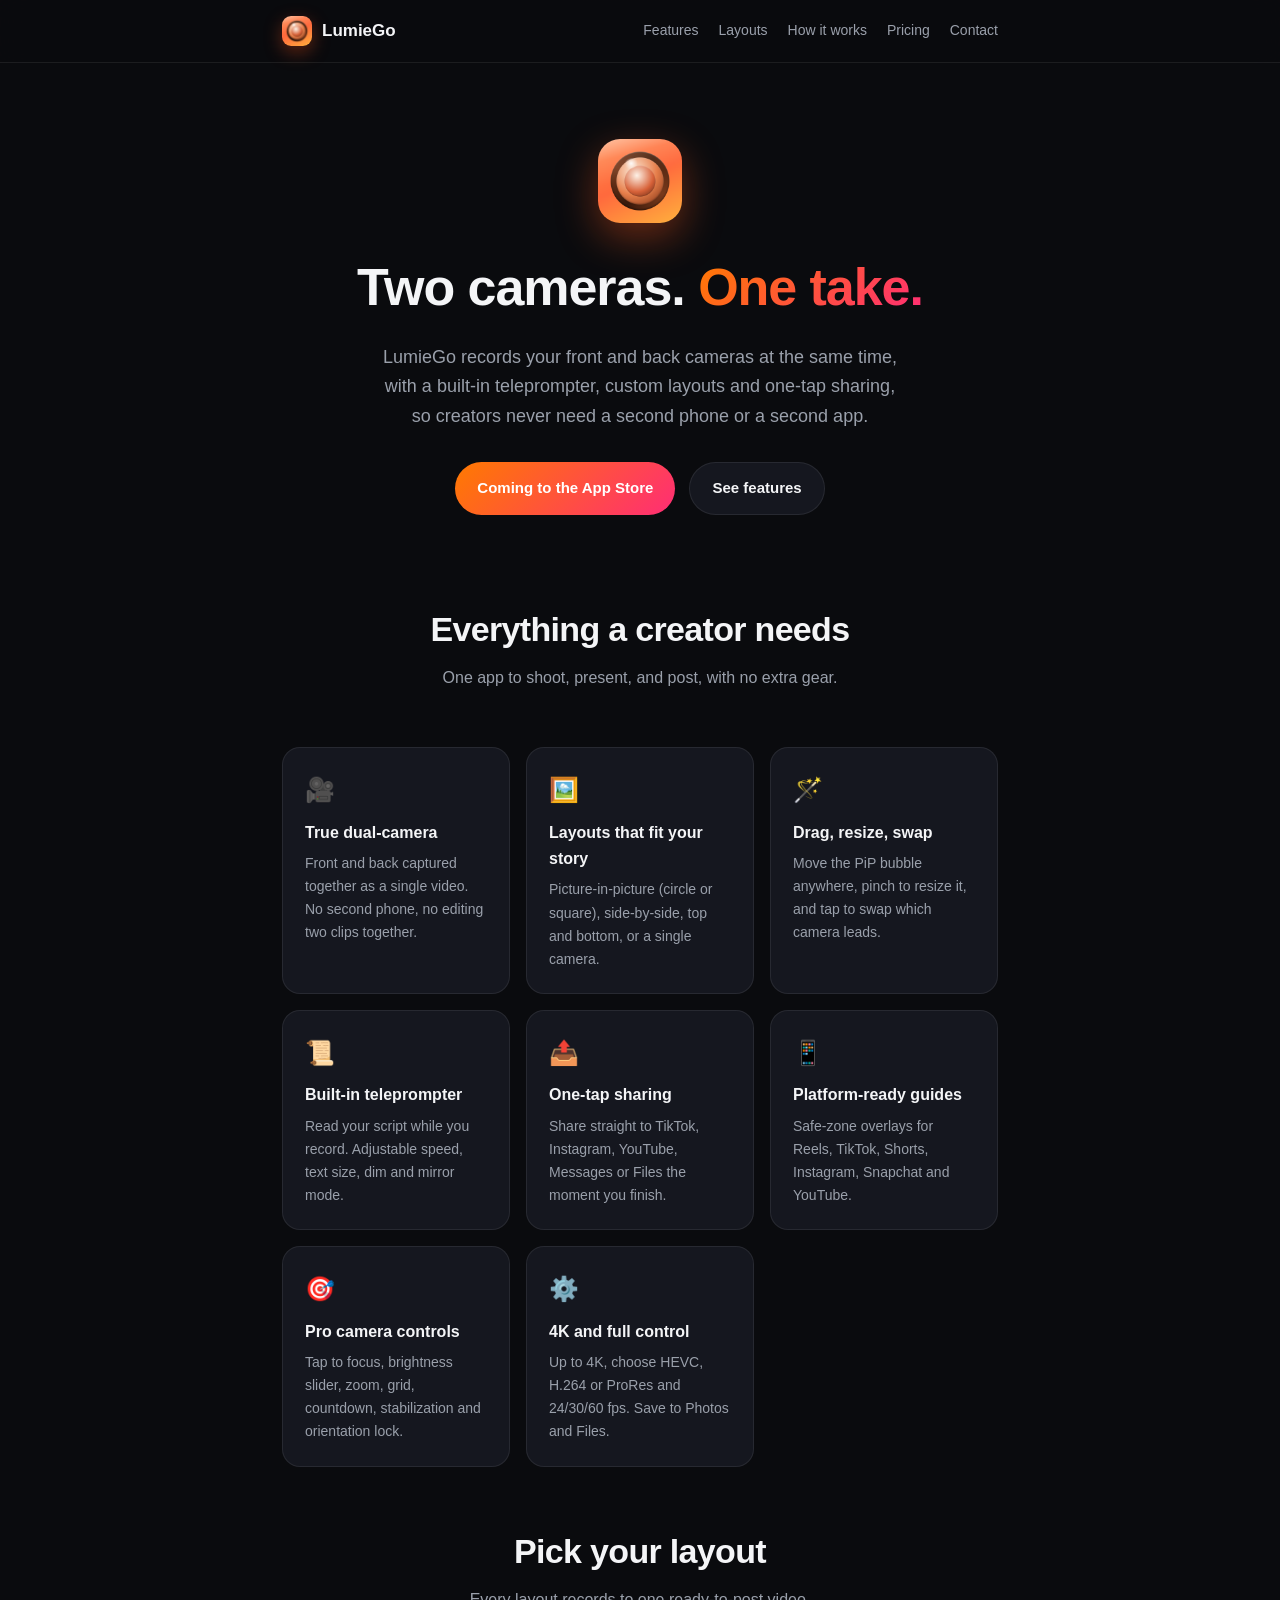
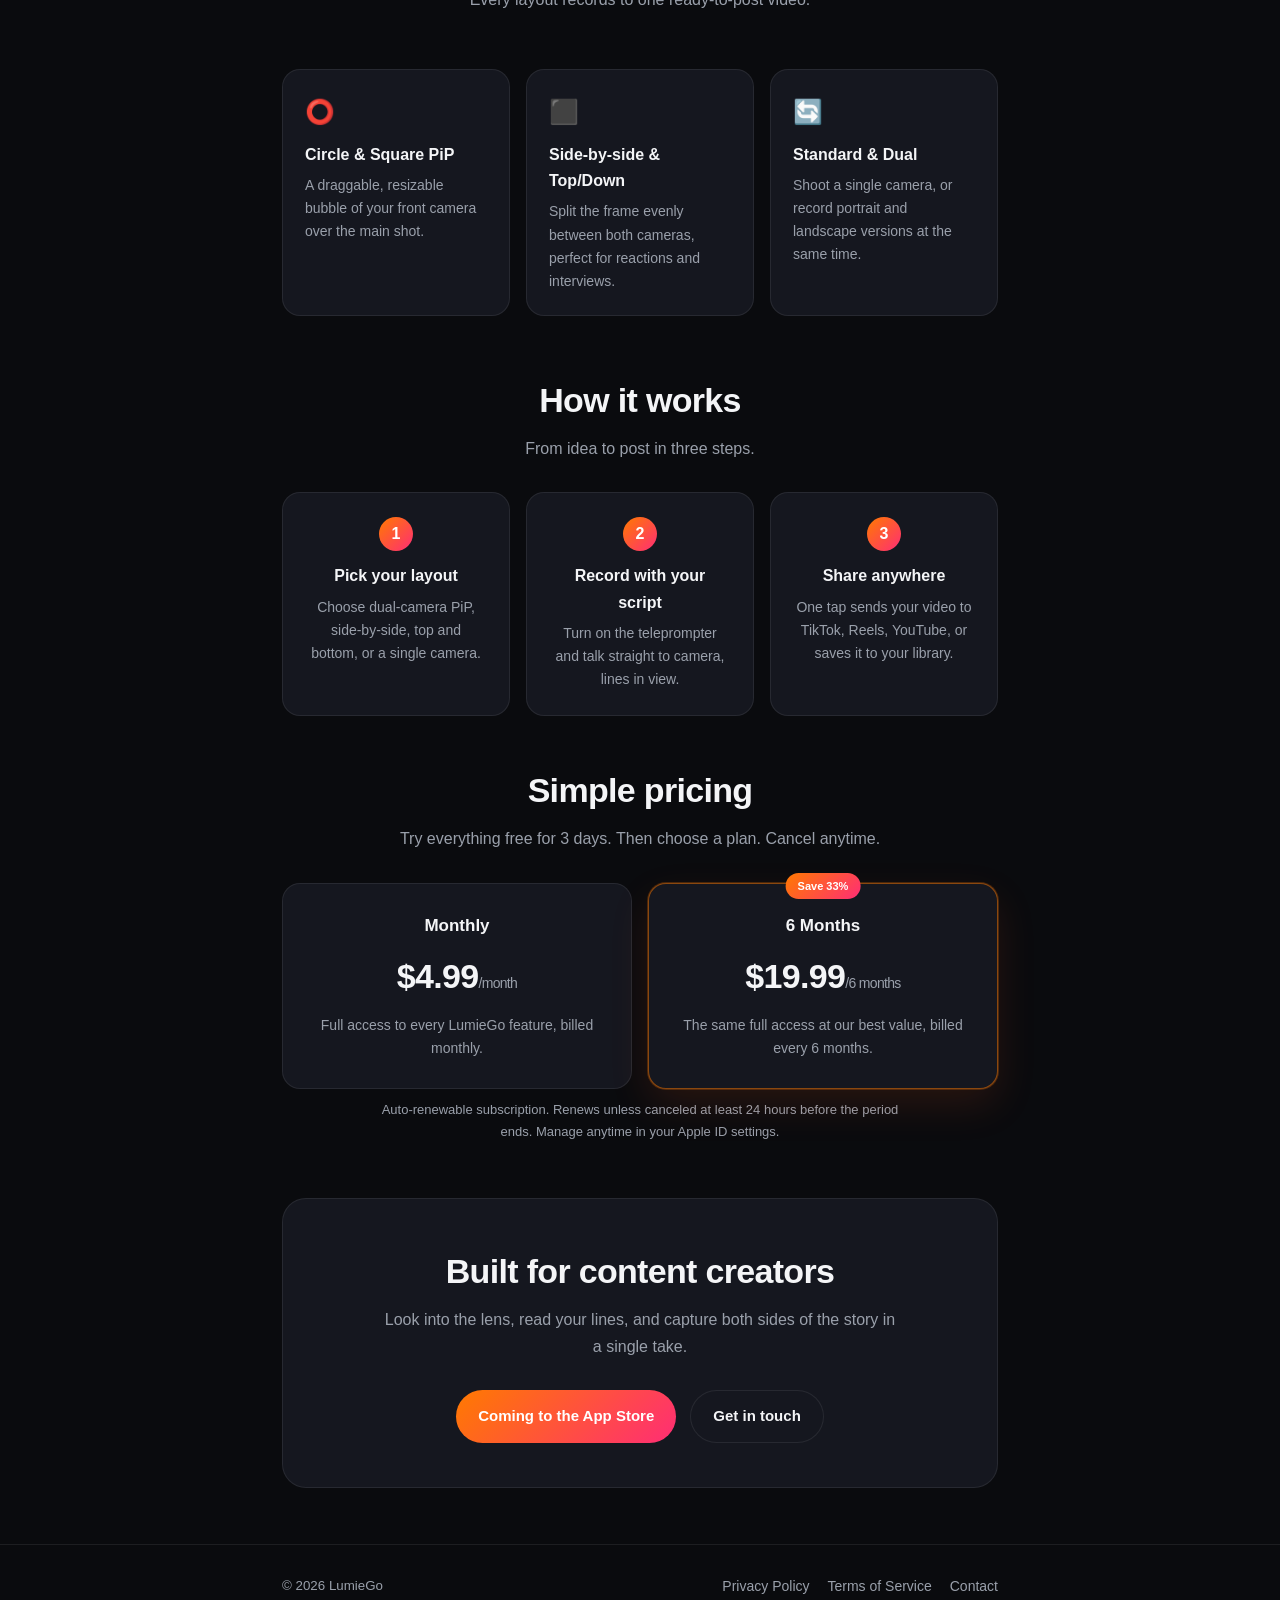
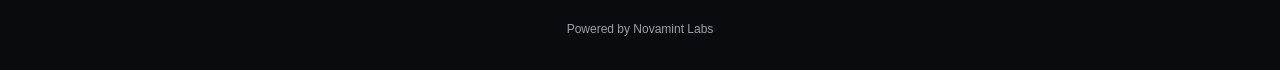
==== commit ab4e1763: "Remove PiP border customization references" ====
--- a/index.html
+++ b/index.html
@@ -4,7 +4,7 @@
   <meta charset="UTF-8" />
   <meta name="viewport" content="width=device-width, initial-scale=1.0" />
   <title>LumieGo - Dual-Camera Recording for Creators</title>
-  <meta name="description" content="LumieGo records your front and back cameras at once with PiP, side-by-side, custom borders, one-tap sharing and a built-in teleprompter. Built for content creators." />
+  <meta name="description" content="LumieGo records your front and back cameras at once with PiP, side-by-side, one-tap sharing and a built-in teleprompter. Built for content creators." />
   <link rel="stylesheet" href="styles.css" />
 </head>
 <body>
@@ -55,11 +55,6 @@
         <p>Move the PiP bubble anywhere, pinch to resize it, and tap to swap which camera leads.</p>
       </div>
       <div class="feature">
-        <div class="ic">🎨</div>
-        <h3>Custom PiP borders</h3>
-        <p>Style the bubble with your own border color and thickness to match your brand.</p>
-      </div>
-      <div class="feature">
         <div class="ic">📜</div>
         <h3>Built-in teleprompter</h3>
         <p>Read your script while you record. Adjustable speed, text size, dim and mirror mode.</p>
@@ -93,7 +88,7 @@
       <div class="feature">
         <div class="ic">⭕</div>
         <h3>Circle &amp; Square PiP</h3>
-        <p>A draggable, resizable bubble of your front camera over the main shot, with custom borders.</p>
+        <p>A draggable, resizable bubble of your front camera over the main shot.</p>
       </div>
       <div class="feature">
         <div class="ic">⬛</div>
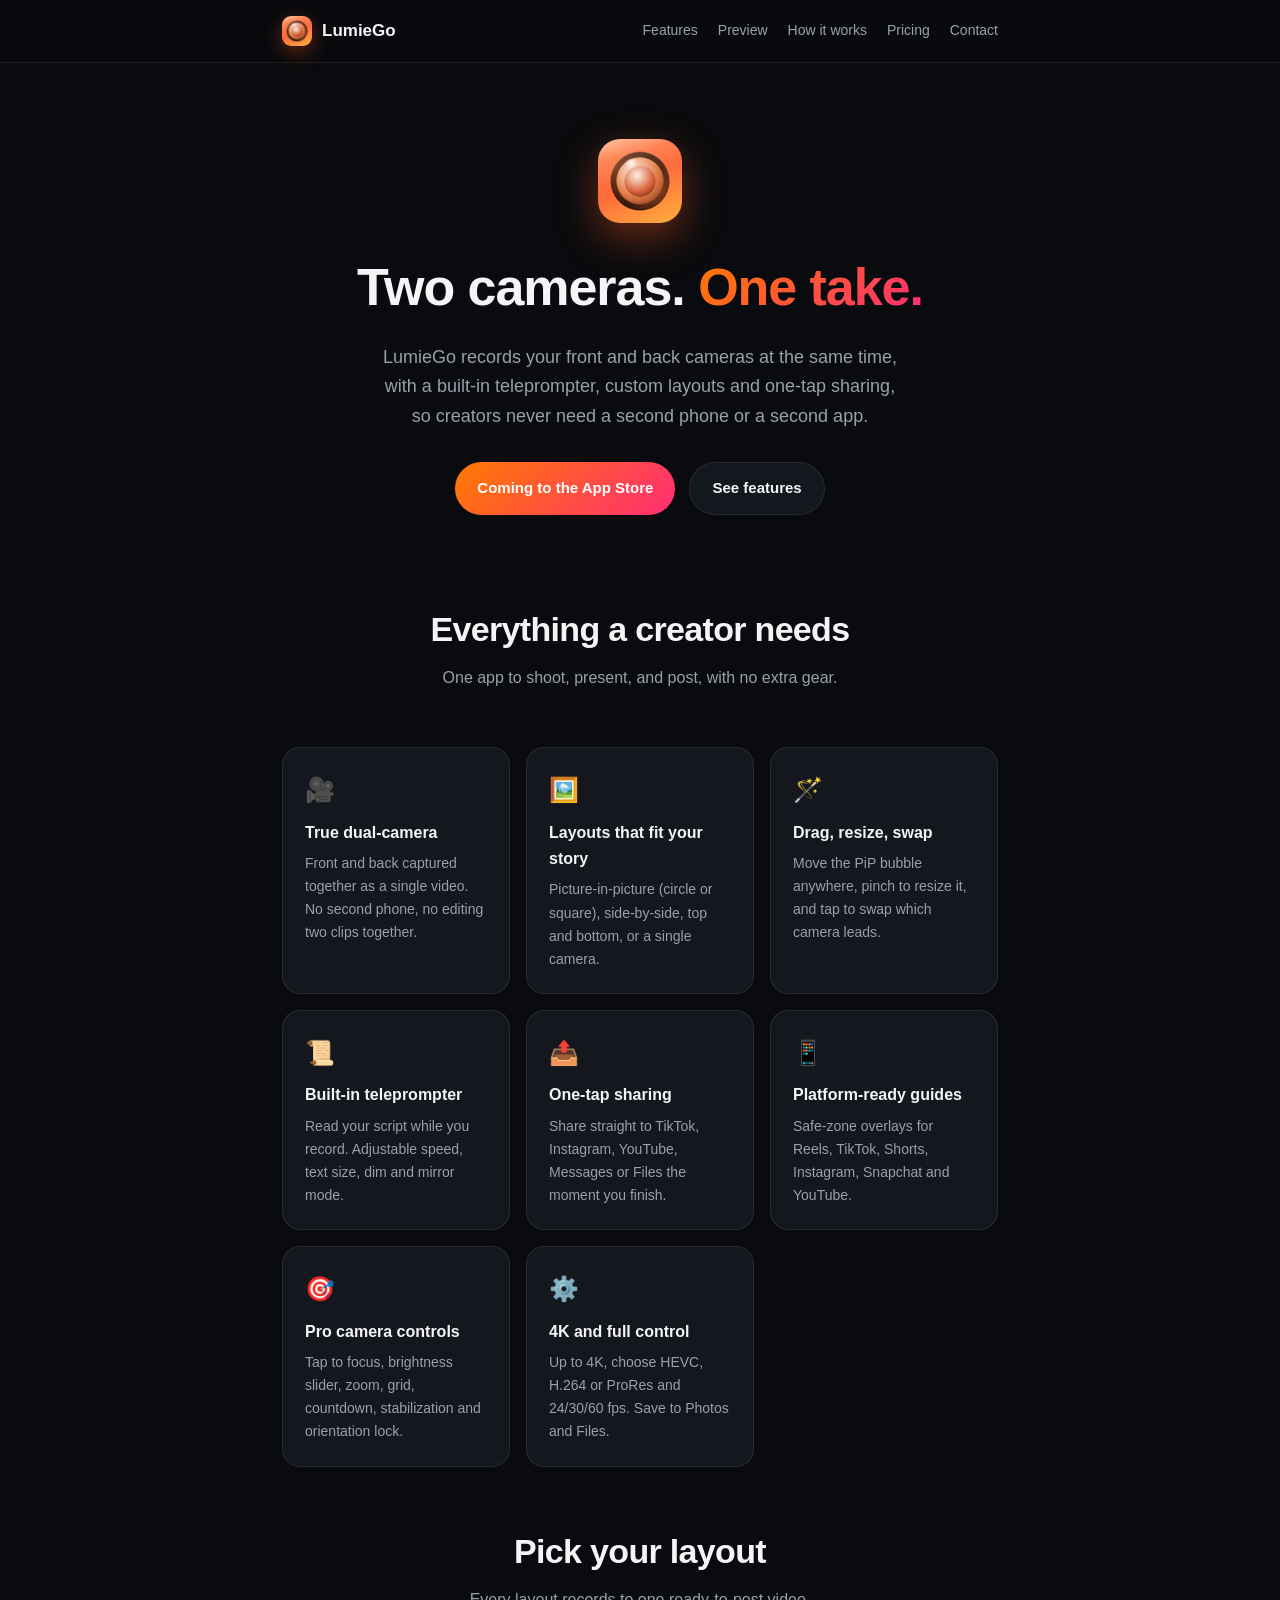
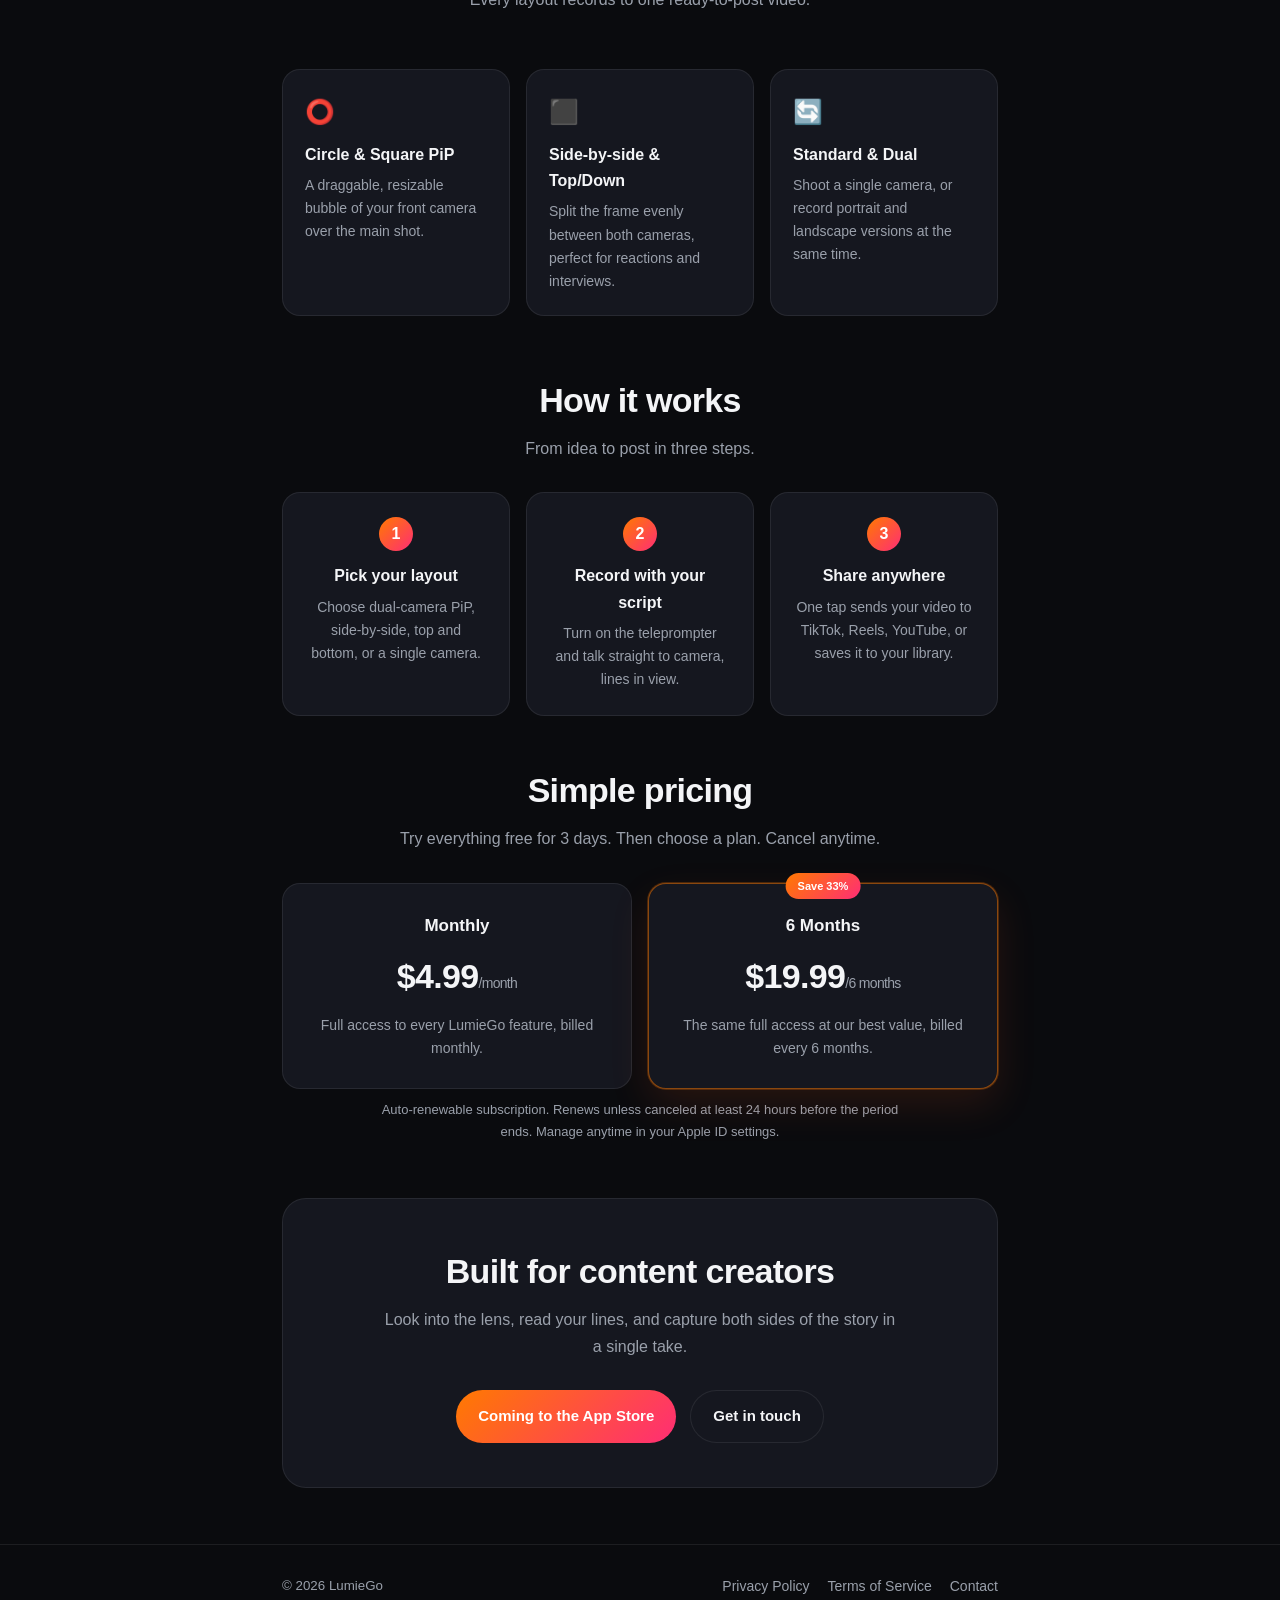
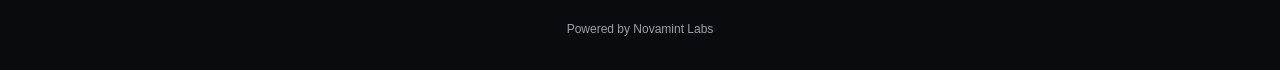
==== commit 8b7ba67c: "Add Preview tab with 7 LumieGo screenshots New preview.html shows a responsive 3-column gallery of t" ====
--- a/index.html
+++ b/index.html
@@ -13,7 +13,7 @@
       <div class="brand"><img class="logo" src="logo.png" alt="LumieGo" /> LumieGo</div>
       <div class="nav-links">
         <a href="#features">Features</a>
-        <a href="#layouts">Layouts</a>
+        <a href="preview.html">Preview</a>
         <a href="#how">How it works</a>
         <a href="#pricing">Pricing</a>
         <a class="keep" href="contact.html">Contact</a>
--- a/styles.css
+++ b/styles.css
@@ -149,6 +149,50 @@
 .footer .powered { color: var(--muted); font-size: 12px; width: 100%; text-align: center; margin-top: 10px; }
 @media (max-width: 640px) { .steps { grid-template-columns: 1fr; } }
 
+/* Preview gallery */
+.preview-grid {
+  display: grid;
+  grid-template-columns: repeat(3, 1fr);
+  gap: 22px;
+  margin: 30px 0 50px;
+}
+.preview-card {
+  margin: 0;
+  background: var(--card);
+  border: 1px solid var(--line);
+  border-radius: var(--radius);
+  overflow: hidden;
+  transition: transform 0.25s ease, border-color 0.25s ease, box-shadow 0.25s ease;
+}
+.preview-card:hover {
+  transform: translateY(-4px);
+  border-color: rgba(255, 122, 0, 0.35);
+  box-shadow: 0 18px 40px rgba(255, 90, 30, 0.10);
+}
+.preview-card img {
+  display: block;
+  width: 100%;
+  height: auto;
+  background: #000;
+}
+.preview-card figcaption { padding: 18px 20px 22px; }
+.preview-card h3 { margin: 6px 0 6px; font-size: 17px; }
+.preview-card p { margin: 0; color: var(--muted); font-size: 14px; line-height: 1.55; }
+.preview-tag {
+  display: inline-block;
+  font-size: 11px;
+  font-weight: 700;
+  letter-spacing: 0.06em;
+  text-transform: uppercase;
+  color: var(--brand-a);
+  background: rgba(255, 122, 0, 0.10);
+  border: 1px solid rgba(255, 122, 0, 0.22);
+  padding: 3px 10px;
+  border-radius: 999px;
+}
+@media (max-width: 900px) { .preview-grid { grid-template-columns: repeat(2, 1fr); } }
+@media (max-width: 600px) { .preview-grid { grid-template-columns: 1fr; gap: 16px; } }
+
 /* Pricing */
 .pricing { display: grid; grid-template-columns: repeat(2, 1fr); gap: 16px; margin: 30px 0 10px; }
 .price-card { position: relative; background: var(--card); border: 1px solid var(--line); border-radius: var(--radius); padding: 28px 24px; text-align: center; }
